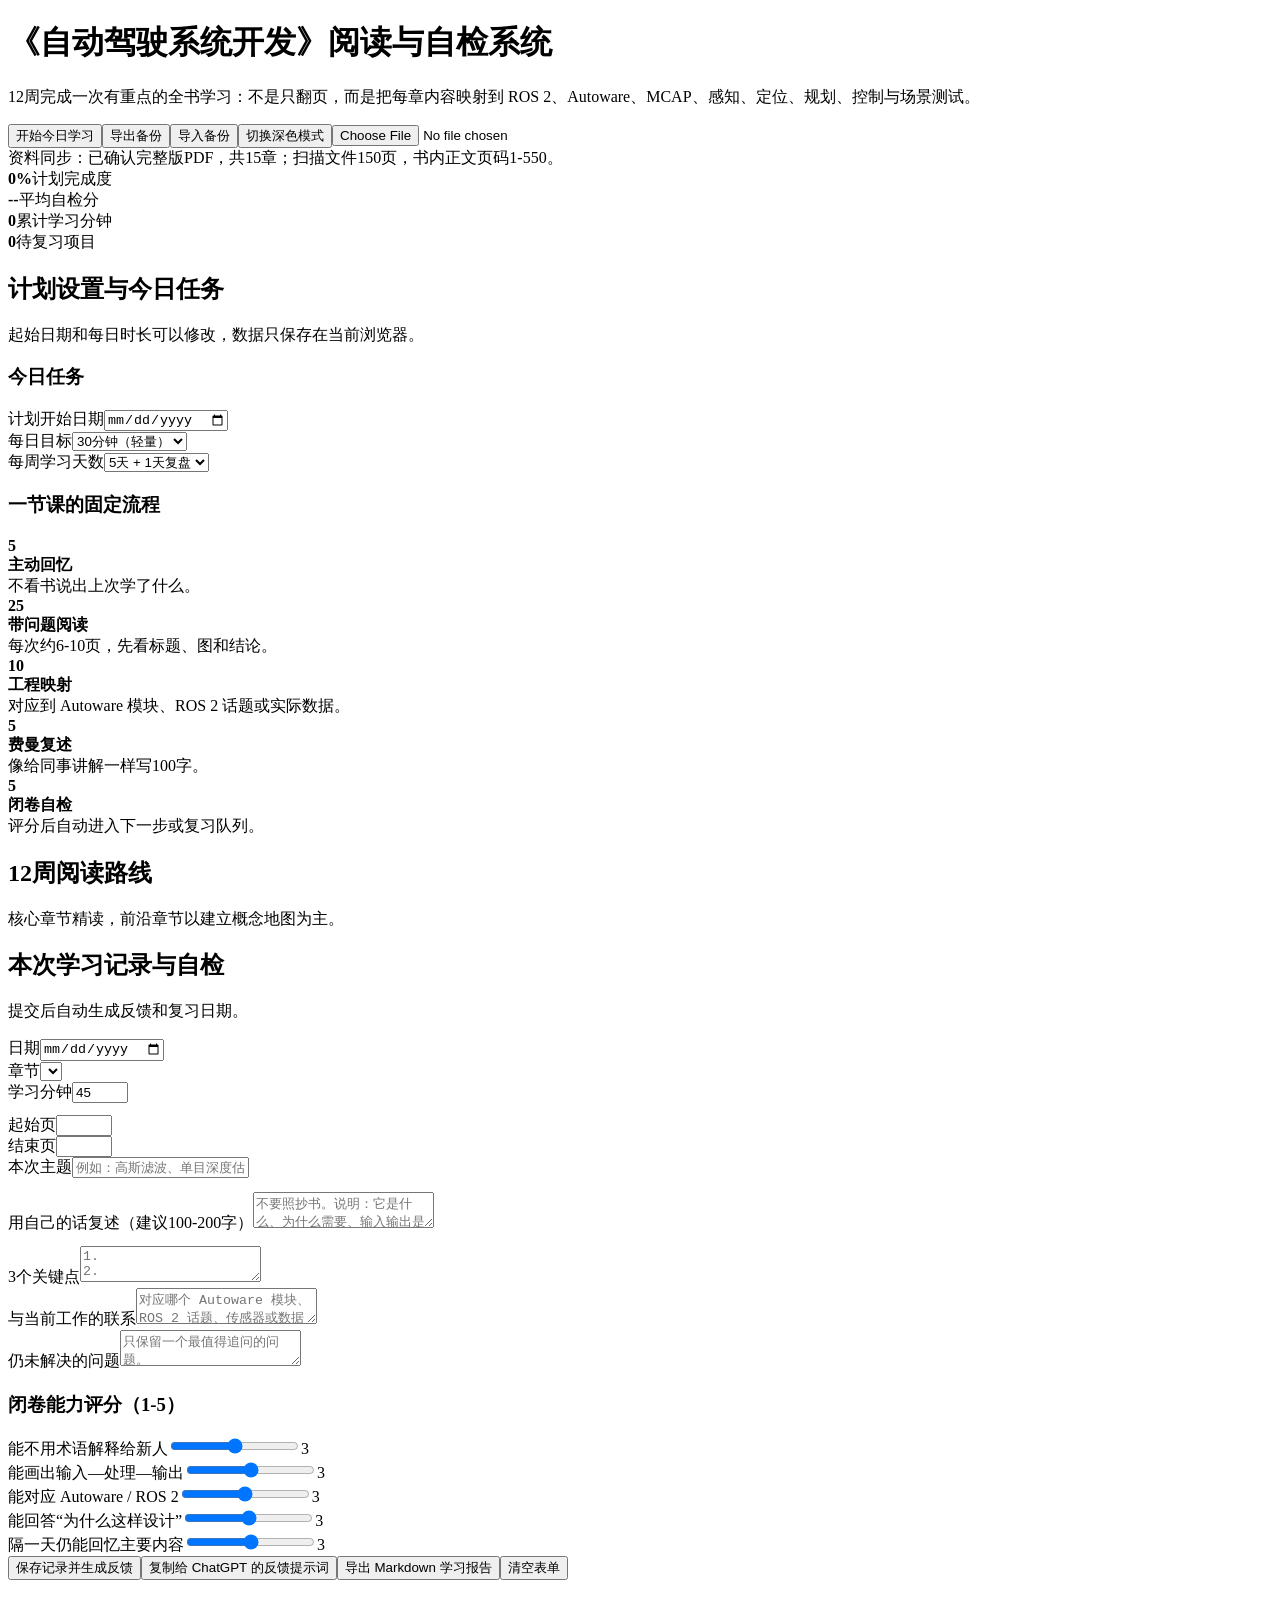
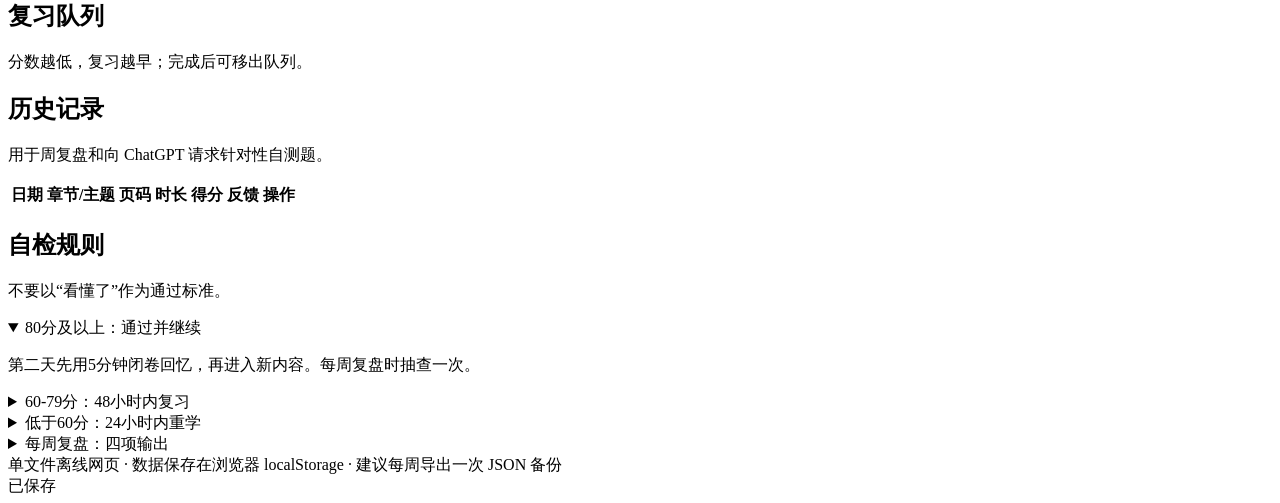
==== reading/index.html @ dcfb13f3 "Add autonomous driving reading and self-check page" ====
<!DOCTYPE html><html lang="zh-CN"><head><meta charset="UTF-8" /><meta name="viewport" content="width=device-width, initial-scale=1, viewport-fit=cover" /><meta name="theme-color" content="#17324d" /><title>《自动驾驶系统开发》阅读与自检系统</title><link rel="stylesheet" href="style.css"></head><body><div class="app"><header class="hero"><h1>《自动驾驶系统开发》阅读与自检系统</h1><p>12周完成一次有重点的全书学习：不是只翻页，而是把每章内容映射到 ROS 2、Autoware、MCAP、感知、定位、规划、控制与场景测试。</p><div class="hero-actions"><button onclick="document.getElementById('checkin').scrollIntoView()">开始今日学习</button><button onclick="exportData()">导出备份</button><button onclick="document.getElementById('importInput').click()">导入备份</button><button id="themeBtn" onclick="toggleTheme()">切换深色模式</button><input id="importInput" class="hidden" type="file" accept=".json" onchange="importData(event)" /></div><div class="status-note">资料同步：已确认完整版PDF，共15章；扫描文件150页，书内正文页码1-550。</div></header><section class="grid stats"><div class="card stat"><strong id="overallProgress">0%</strong><span>计划完成度</span></div><div class="card stat"><strong id="avgScore">--</strong><span>平均自检分</span></div><div class="card stat"><strong id="studyMinutes">0</strong><span>累计学习分钟</span></div><div class="card stat"><strong id="reviewCount">0</strong><span>待复习项目</span></div></section><div class="section-title"><div><h2>计划设置与今日任务</h2><p>起始日期和每日时长可以修改，数据只保存在当前浏览器。</p></div></div><section class="grid two-col"><div class="card today"><h3>今日任务</h3><div id="todayTask" class="today-task"></div><div class="form-row" style="margin-top:14px"><div><label for="startDate">计划开始日期</label><input id="startDate" type="date" /></div><div><label for="dailyMinutes">每日目标</label><select id="dailyMinutes"><option value="30">30分钟（轻量）</option><option value="45">45分钟（推荐）</option><option value="60">60分钟（深入）</option></select></div><div><label for="studyDays">每周学习天数</label><select id="studyDays"><option value="5">5天 + 1天复盘</option><option value="6">6天 + 1天复盘</option></select></div></div></div><div class="card"><h3>一节课的固定流程</h3><div class="method-list"><div class="method-item"><b>5</b><div><strong>主动回忆</strong><br><span class="muted small">不看书说出上次学了什么。</span></div></div><div class="method-item"><b>25</b><div><strong>带问题阅读</strong><br><span class="muted small">每次约6-10页，先看标题、图和结论。</span></div></div><div class="method-item"><b>10</b><div><strong>工程映射</strong><br><span class="muted small">对应到 Autoware 模块、ROS 2 话题或实际数据。</span></div></div><div class="method-item"><b>5</b><div><strong>费曼复述</strong><br><span class="muted small">像给同事讲解一样写100字。</span></div></div><div class="method-item"><b>5</b><div><strong>闭卷自检</strong><br><span class="muted small">评分后自动进入下一步或复习队列。</span></div></div></div></div></section><div class="section-title"><div><h2>12周阅读路线</h2><p>核心章节精读，前沿章节以建立概念地图为主。</p></div></div><section id="weeks" class="grid weeks"></section><div id="checkin" class="section-title"><div><h2>本次学习记录与自检</h2><p>提交后自动生成反馈和复习日期。</p></div></div><section class="card"><div class="form-row"><div><label for="logDate">日期</label><input id="logDate" type="date" /></div><div><label for="chapter">章节</label><select id="chapter"></select></div><div><label for="minutes">学习分钟</label><input id="minutes" type="number" min="5" max="300" step="5" value="45" /></div></div><div class="form-row" style="margin-top:12px"><div><label for="pageFrom">起始页</label><input id="pageFrom" type="number" min="1" max="550" /></div><div><label for="pageTo">结束页</label><input id="pageTo" type="number" min="1" max="550" /></div><div><label for="topic">本次主题</label><input id="topic" placeholder="例如：高斯滤波、单目深度估计" /></div></div><div style="margin-top:14px"><label for="summary">用自己的话复述（建议100-200字）</label><textarea id="summary" placeholder="不要照抄书。说明：它是什么、为什么需要、输入输出是什么。"></textarea></div><div class="form-row" style="margin-top:12px"><div><label for="keypoints">3个关键点</label><textarea id="keypoints" placeholder="1.&#10;2.&#10;3."></textarea></div><div><label for="mapping">与当前工作的联系</label><textarea id="mapping" placeholder="对应哪个 Autoware 模块、ROS 2 话题、传感器或数据处理步骤？"></textarea></div><div><label for="question">仍未解决的问题</label><textarea id="question" placeholder="只保留一个最值得追问的问题。"></textarea></div></div><h3 style="margin-top:20px">闭卷能力评分（1-5）</h3><div class="check-grid"><div class="rating"><label>能不用术语解释给新人</label><input class="score-input" id="s1" type="range" min="1" max="5" value="3" oninput="updateOutputs()" /><output for="s1">3</output></div><div class="rating"><label>能画出输入—处理—输出</label><input class="score-input" id="s2" type="range" min="1" max="5" value="3" oninput="updateOutputs()" /><output for="s2">3</output></div><div class="rating"><label>能对应 Autoware / ROS 2</label><input class="score-input" id="s3" type="range" min="1" max="5" value="3" oninput="updateOutputs()" /><output for="s3">3</output></div><div class="rating"><label>能回答“为什么这样设计”</label><input class="score-input" id="s4" type="range" min="1" max="5" value="3" oninput="updateOutputs()" /><output for="s4">3</output></div><div class="rating"><label>隔一天仍能回忆主要内容</label><input class="score-input" id="s5" type="range" min="1" max="5" value="3" oninput="updateOutputs()" /><output for="s5">3</output></div></div><div id="liveFeedback" class="feedback warn"></div><div class="actions"><button class="primary" onclick="saveLog()">保存记录并生成反馈</button><button class="secondary" onclick="copyAIPrompt()">复制给 ChatGPT 的反馈提示词</button><button class="secondary" onclick="exportMarkdown()">导出 Markdown 学习报告</button><button class="danger" onclick="clearForm()">清空表单</button></div></section><div class="section-title"><div><h2>复习队列</h2><p>分数越低，复习越早；完成后可移出队列。</p></div></div><section class="card" id="reviewQueue"></section><div class="section-title"><div><h2>历史记录</h2><p>用于周复盘和向 ChatGPT 请求针对性自测题。</p></div></div><section class="card table-wrap"><table><thead><tr><th>日期</th><th>章节/主题</th><th>页码</th><th>时长</th><th>得分</th><th>反馈</th><th>操作</th></tr></thead><tbody id="historyBody"></tbody></table></section><div class="section-title"><div><h2>自检规则</h2><p>不要以“看懂了”作为通过标准。</p></div></div><section class="card"><details open><summary>80分及以上：通过并继续</summary><p>第二天先用5分钟闭卷回忆，再进入新内容。每周复盘时抽查一次。</p></details><details><summary>60-79分：48小时内复习</summary><p>只回看标题、图表和自己卡住的部分，然后重新画一次数据流或模块关系。</p></details><details><summary>低于60分：24小时内重学</summary><p>缩小范围到一个概念，补齐前置知识，并要求自己举出一个自动驾驶工程实例。</p></details><details><summary>每周复盘：四项输出</summary><p>一张系统关系图、五个闭卷问题、一个实操对应、一个下周重点。连续两周平均低于70分时，将阅读量下调20%。</p></details></section><footer class="footer">单文件离线网页 · 数据保存在浏览器 localStorage · 建议每周导出一次 JSON 备份</footer></div><div id="toast" class="toast">已保存</div><script src="app.js"></script></body></html>
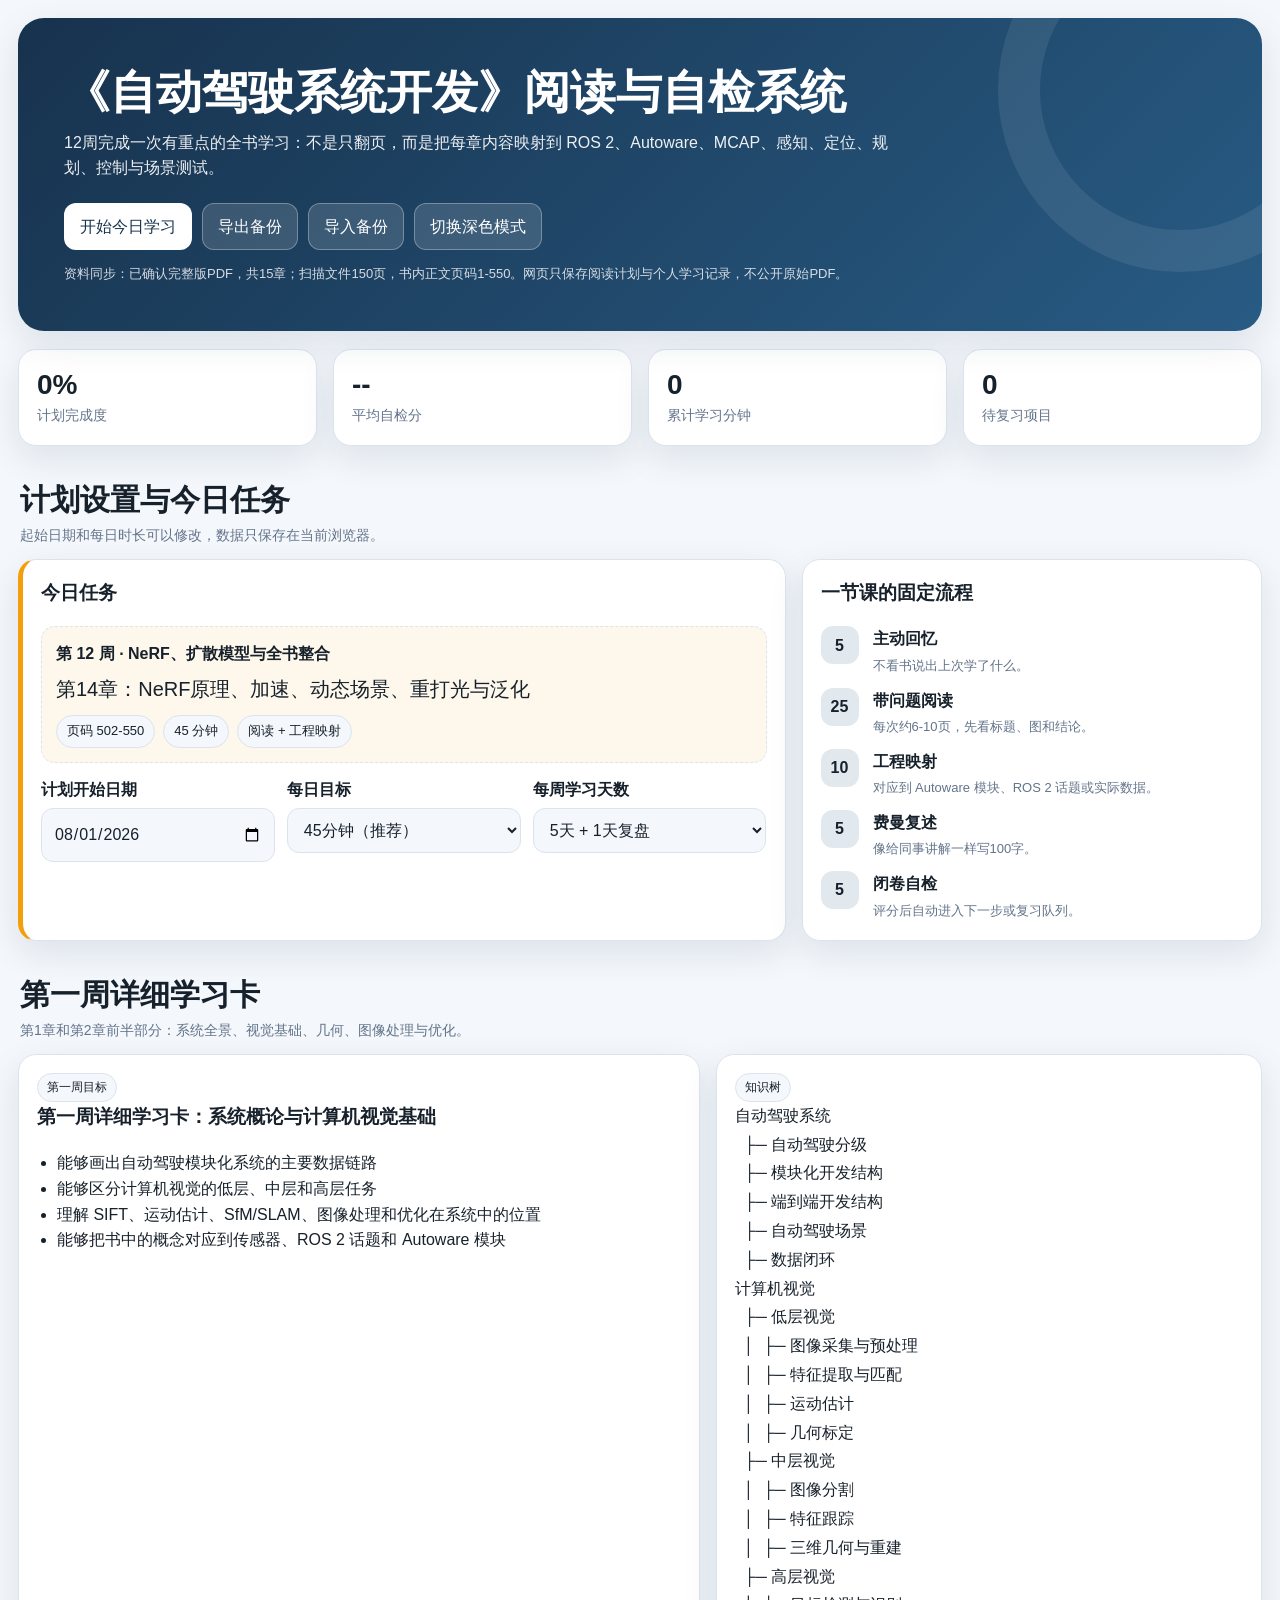
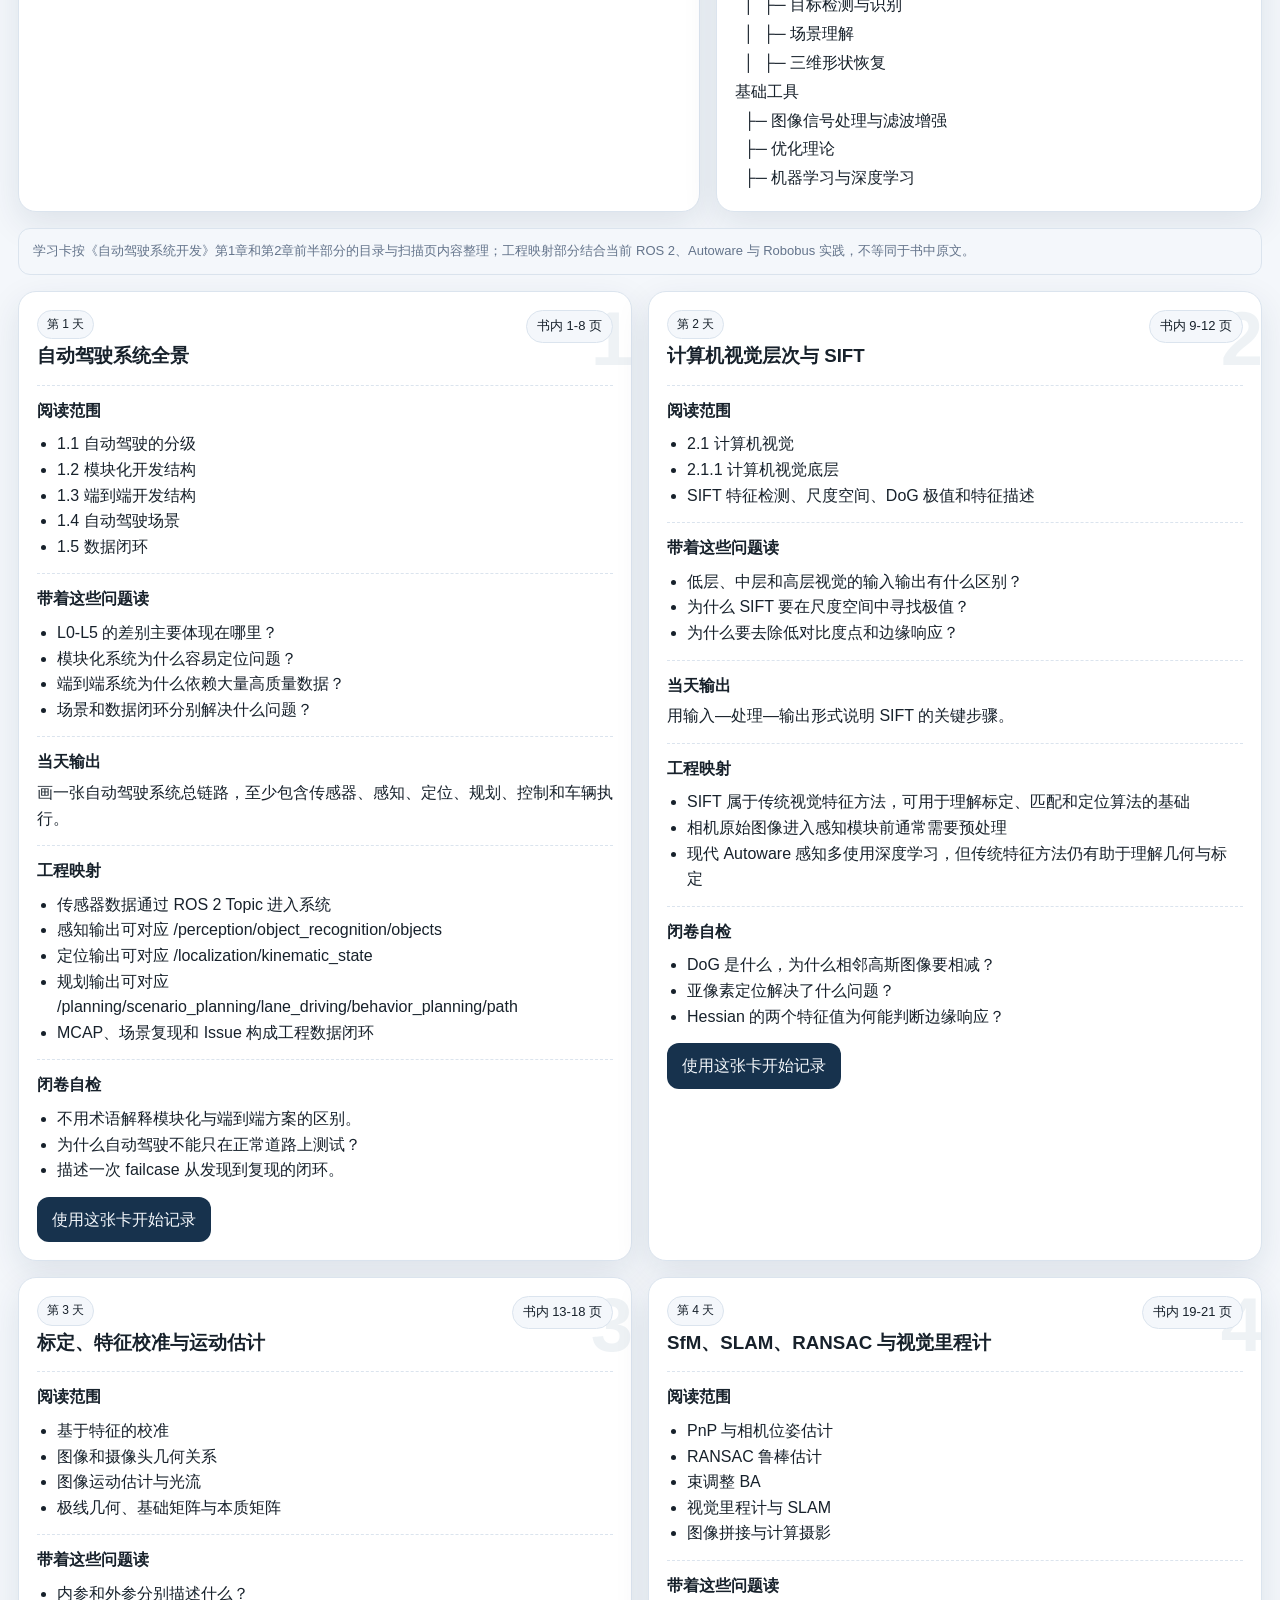
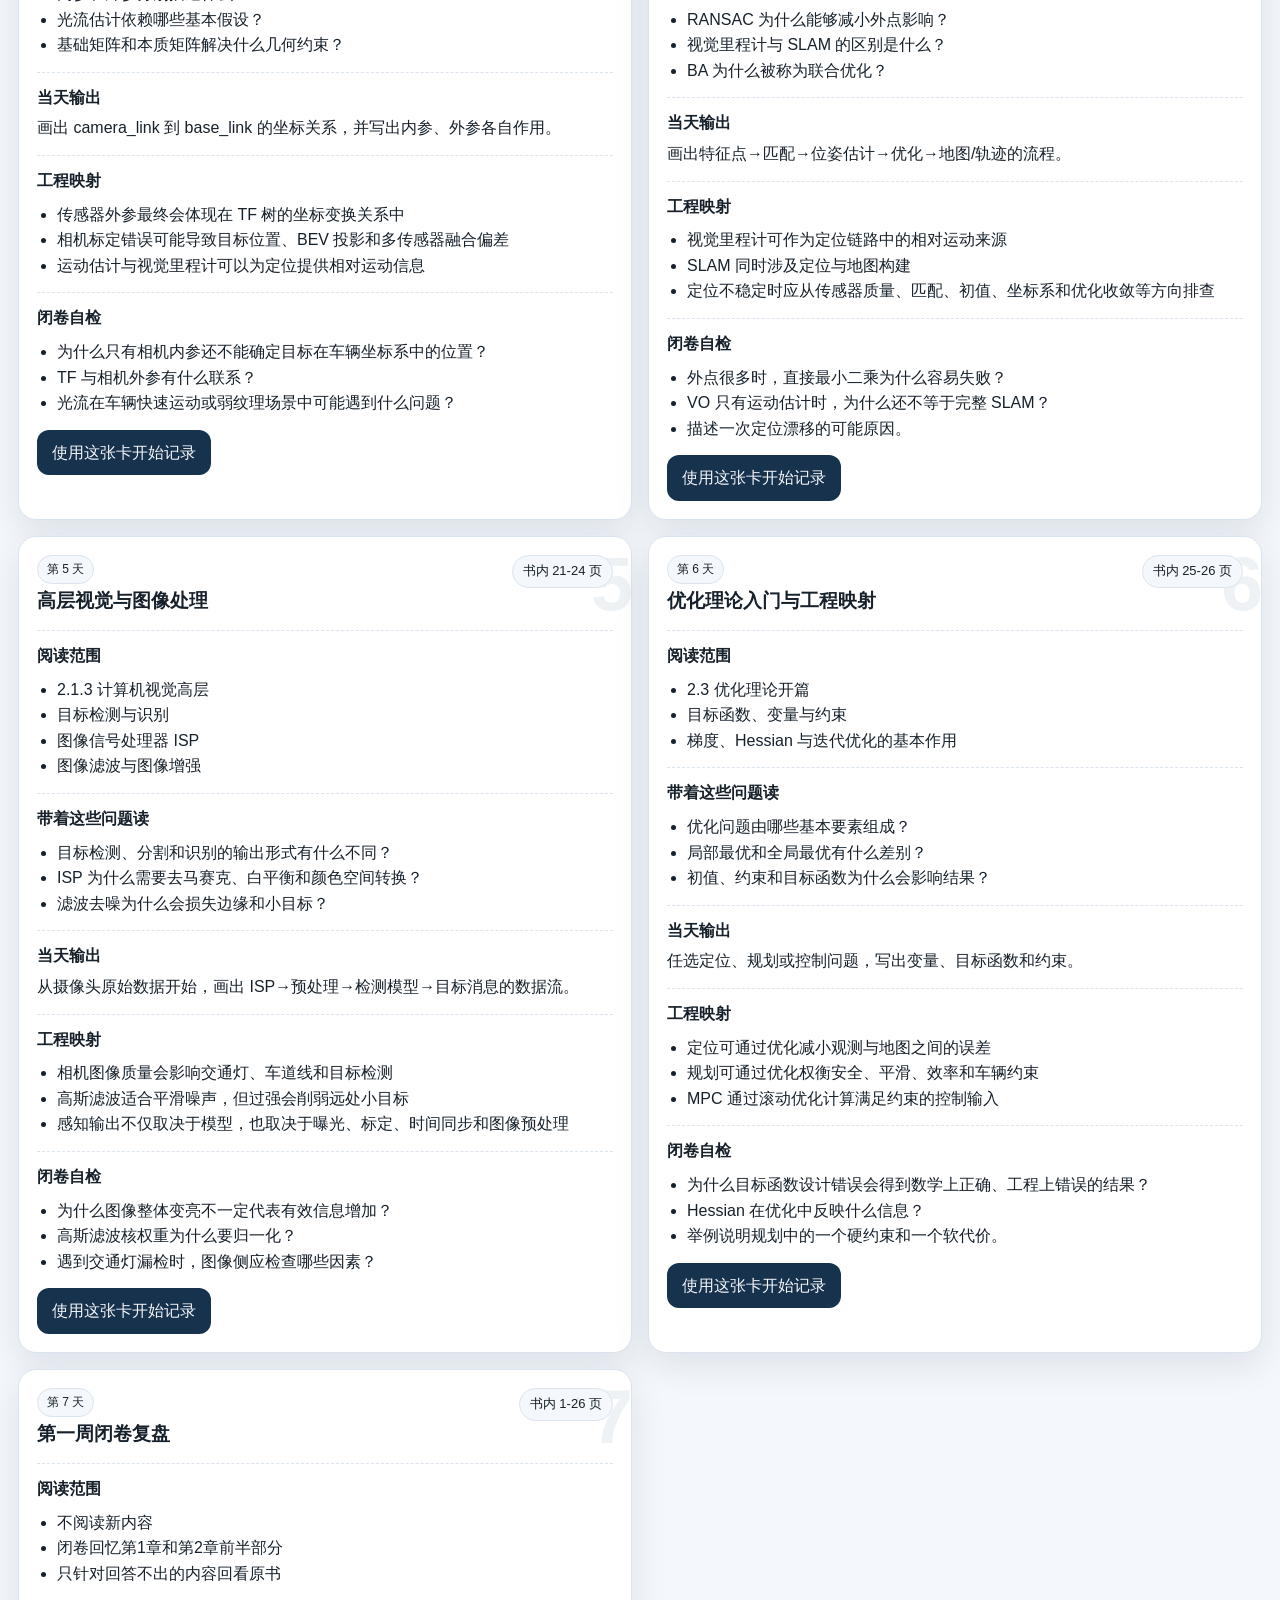
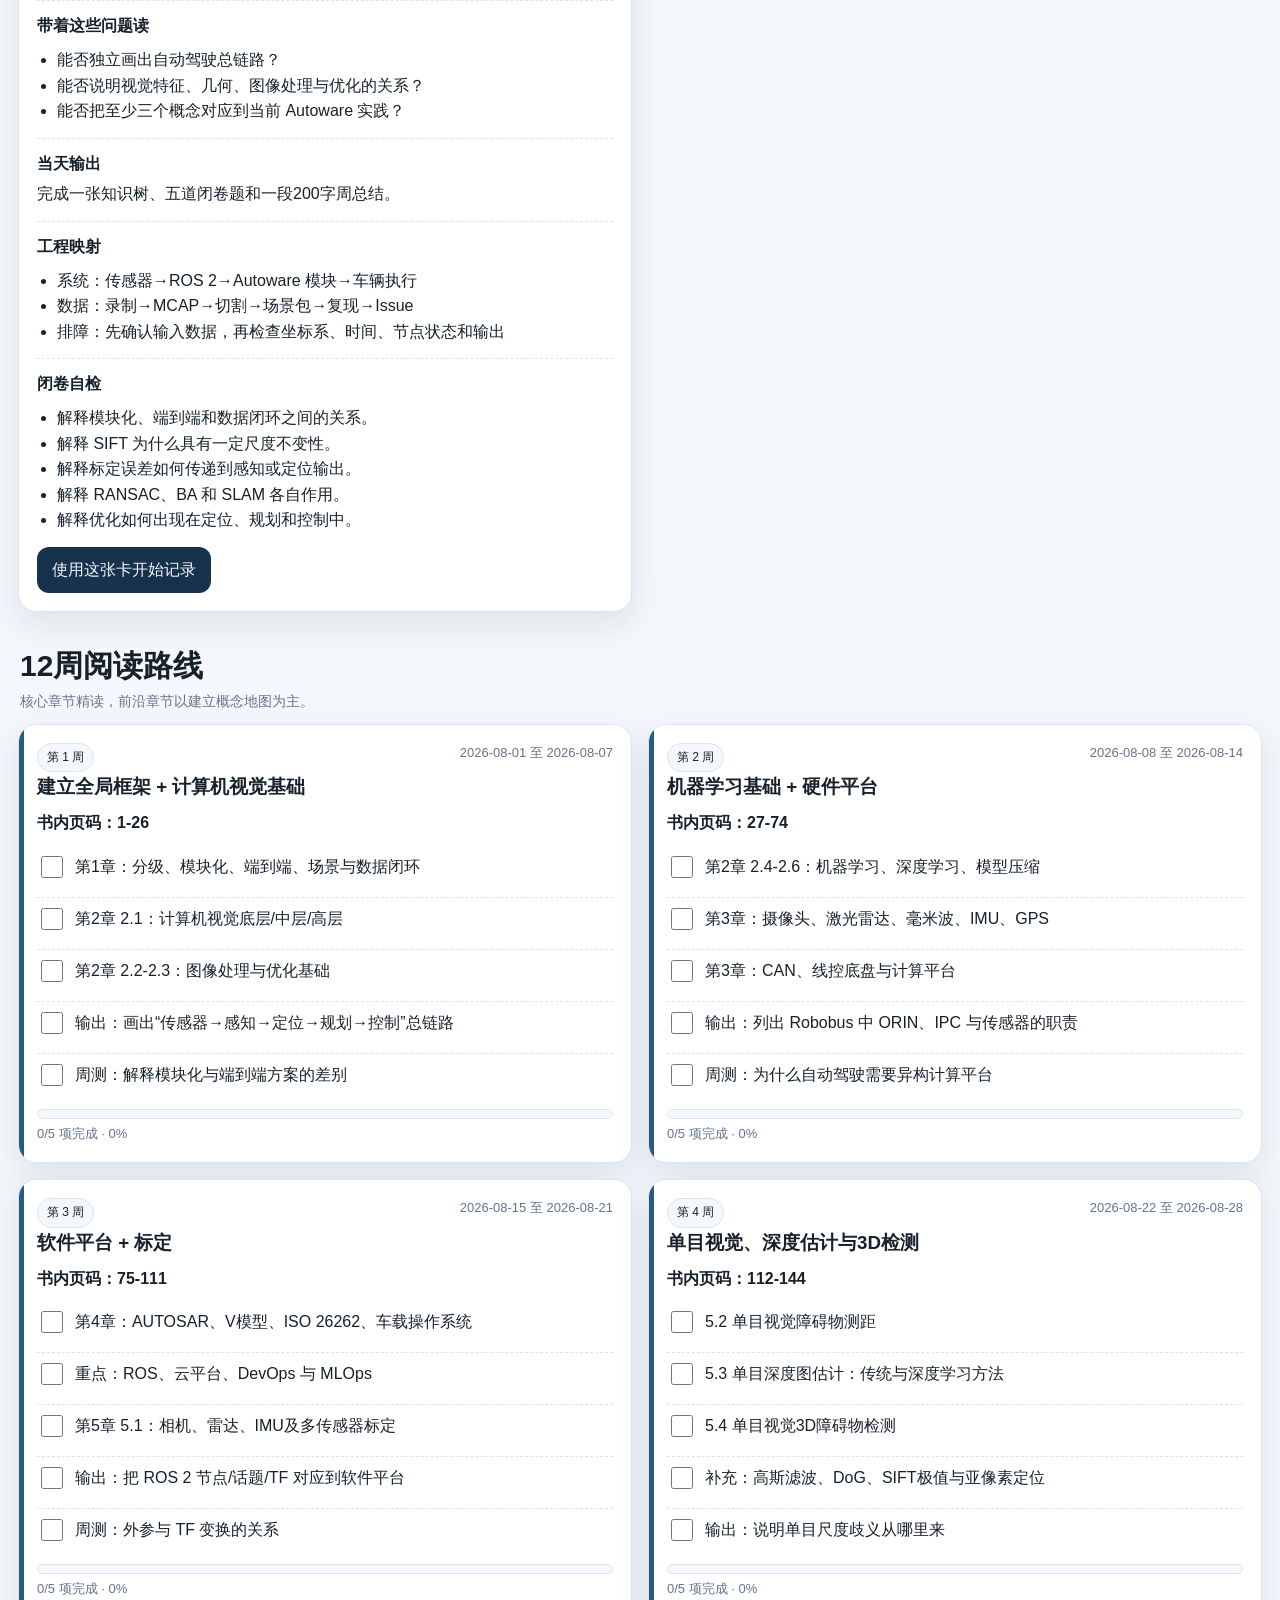
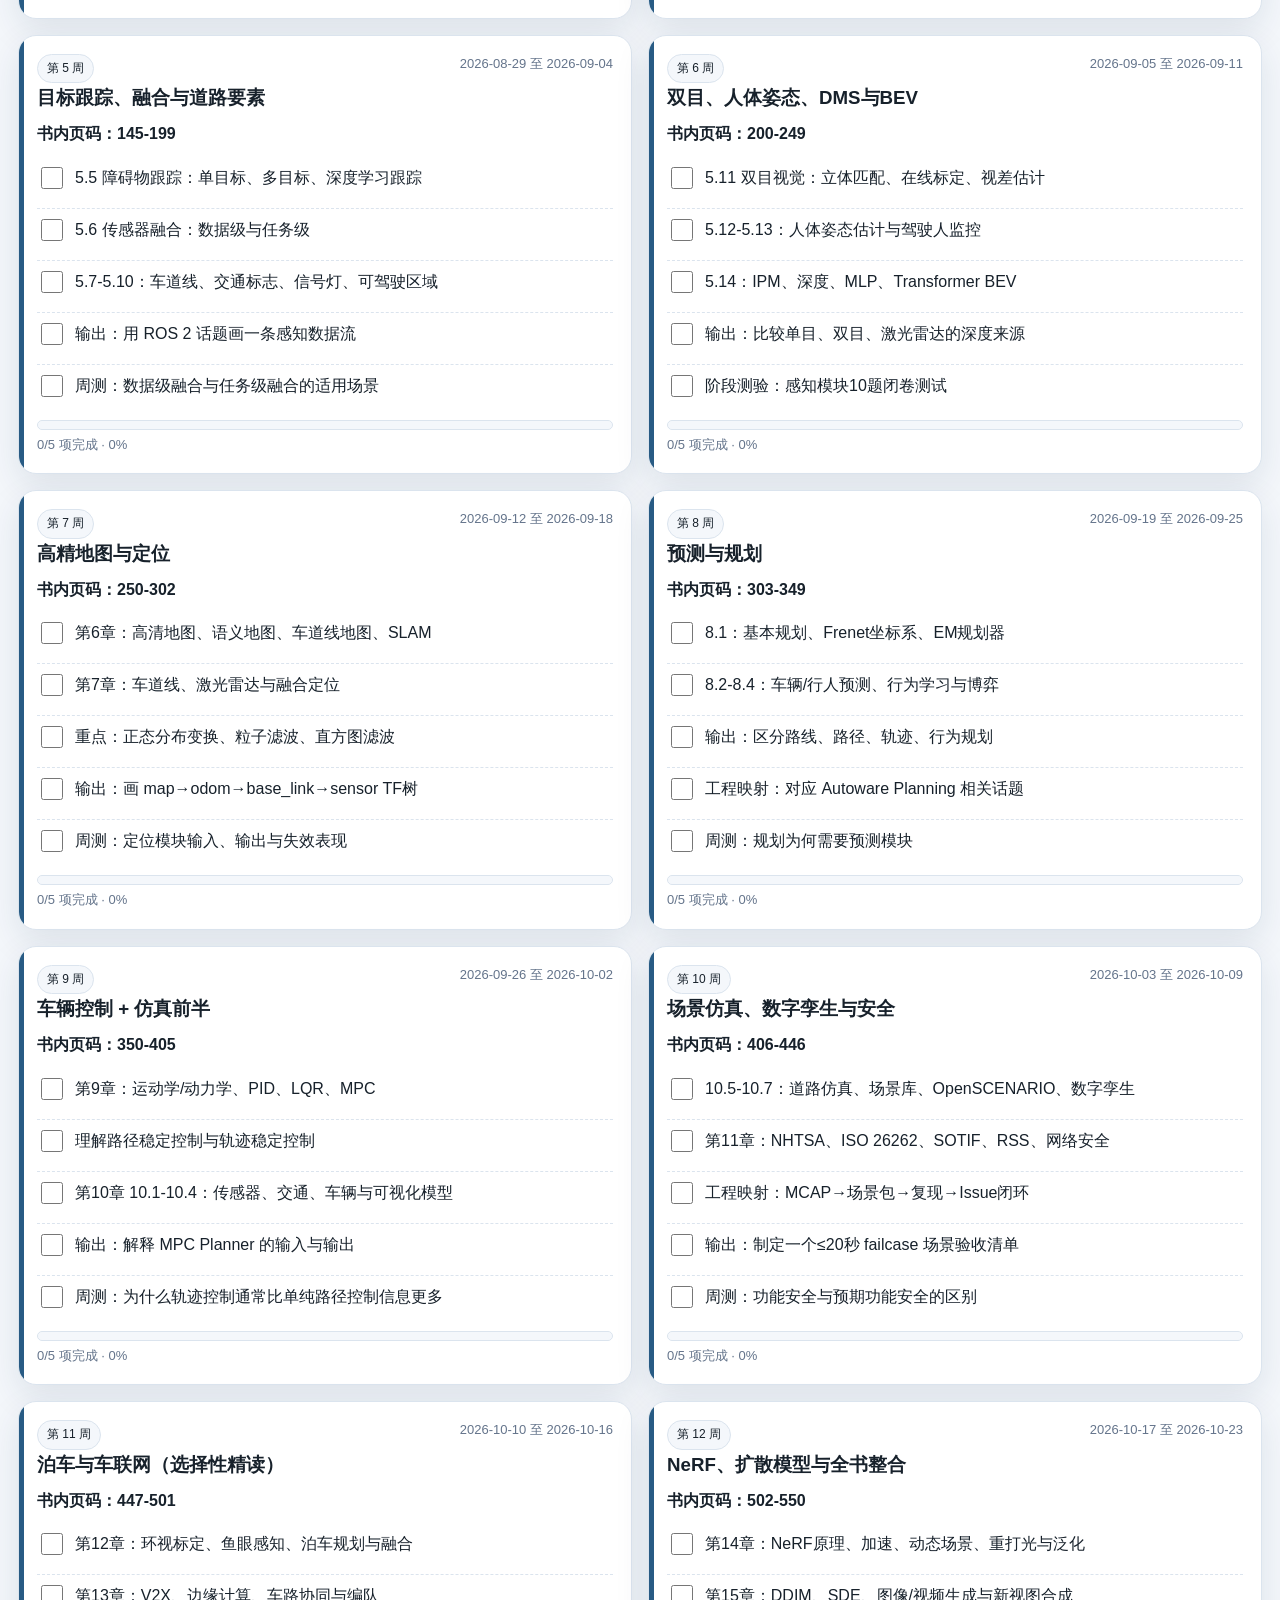
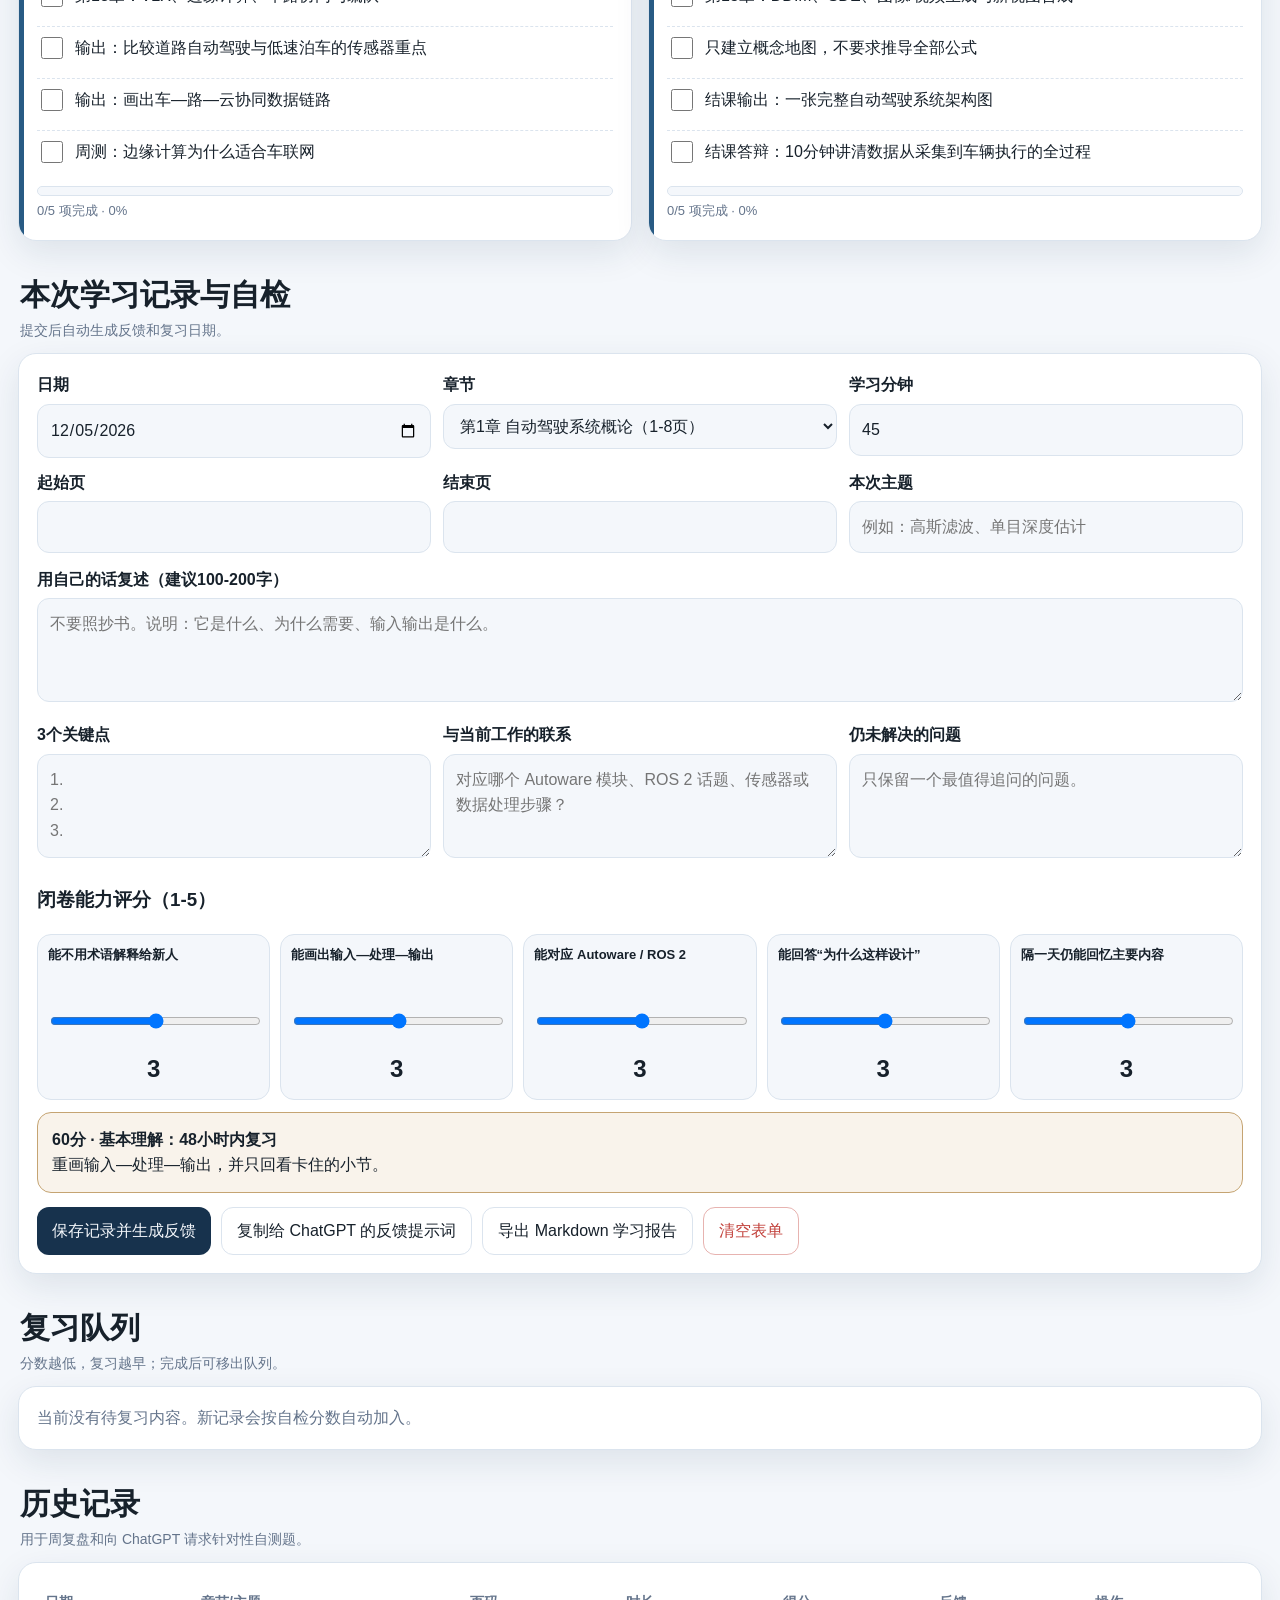
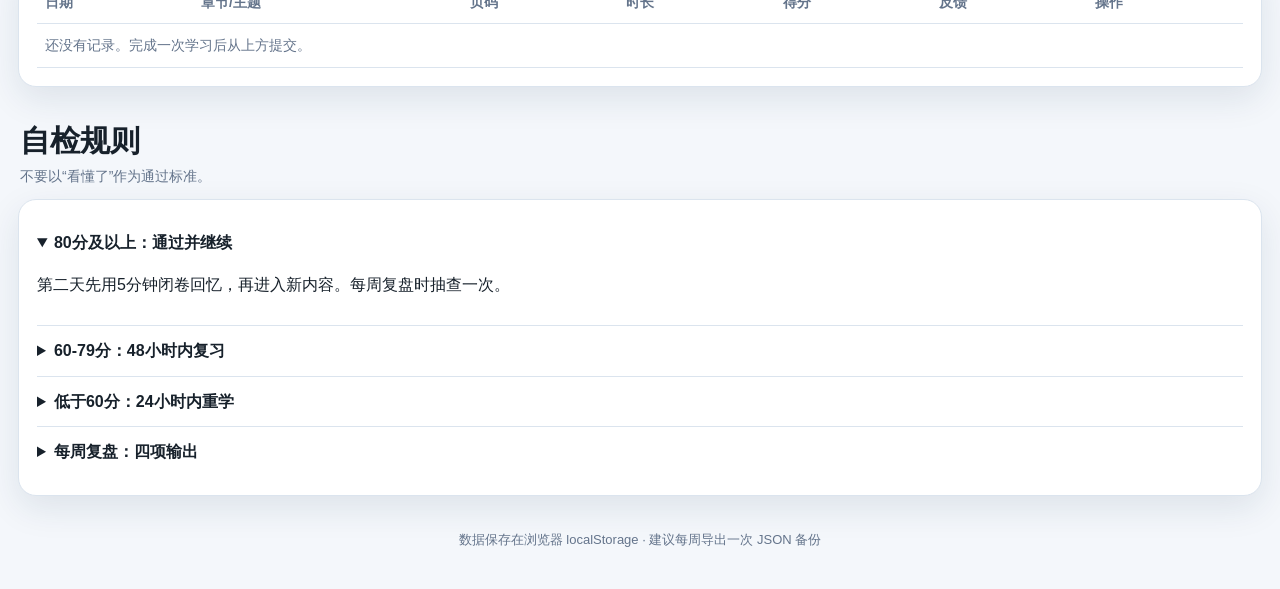
==== commit b3762c47: "Integrate detailed week one cards into reading page" ====
--- a/reading/index.html
+++ b/reading/index.html
@@ -1 +1,194 @@
-<!DOCTYPE html><html lang="zh-CN"><head><meta charset="UTF-8" /><meta name="viewport" content="width=device-width, initial-scale=1, viewport-fit=cover" /><meta name="theme-color" content="#17324d" /><title>《自动驾驶系统开发》阅读与自检系统</title><link rel="stylesheet" href="style.css"></head><body><div class="app"><header class="hero"><h1>《自动驾驶系统开发》阅读与自检系统</h1><p>12周完成一次有重点的全书学习：不是只翻页，而是把每章内容映射到 ROS 2、Autoware、MCAP、感知、定位、规划、控制与场景测试。</p><div class="hero-actions"><button onclick="document.getElementById('checkin').scrollIntoView()">开始今日学习</button><button onclick="exportData()">导出备份</button><button onclick="document.getElementById('importInput').click()">导入备份</button><button id="themeBtn" onclick="toggleTheme()">切换深色模式</button><input id="importInput" class="hidden" type="file" accept=".json" onchange="importData(event)" /></div><div class="status-note">资料同步：已确认完整版PDF，共15章；扫描文件150页，书内正文页码1-550。</div></header><section class="grid stats"><div class="card stat"><strong id="overallProgress">0%</strong><span>计划完成度</span></div><div class="card stat"><strong id="avgScore">--</strong><span>平均自检分</span></div><div class="card stat"><strong id="studyMinutes">0</strong><span>累计学习分钟</span></div><div class="card stat"><strong id="reviewCount">0</strong><span>待复习项目</span></div></section><div class="section-title"><div><h2>计划设置与今日任务</h2><p>起始日期和每日时长可以修改，数据只保存在当前浏览器。</p></div></div><section class="grid two-col"><div class="card today"><h3>今日任务</h3><div id="todayTask" class="today-task"></div><div class="form-row" style="margin-top:14px"><div><label for="startDate">计划开始日期</label><input id="startDate" type="date" /></div><div><label for="dailyMinutes">每日目标</label><select id="dailyMinutes"><option value="30">30分钟（轻量）</option><option value="45">45分钟（推荐）</option><option value="60">60分钟（深入）</option></select></div><div><label for="studyDays">每周学习天数</label><select id="studyDays"><option value="5">5天 + 1天复盘</option><option value="6">6天 + 1天复盘</option></select></div></div></div><div class="card"><h3>一节课的固定流程</h3><div class="method-list"><div class="method-item"><b>5</b><div><strong>主动回忆</strong><br><span class="muted small">不看书说出上次学了什么。</span></div></div><div class="method-item"><b>25</b><div><strong>带问题阅读</strong><br><span class="muted small">每次约6-10页，先看标题、图和结论。</span></div></div><div class="method-item"><b>10</b><div><strong>工程映射</strong><br><span class="muted small">对应到 Autoware 模块、ROS 2 话题或实际数据。</span></div></div><div class="method-item"><b>5</b><div><strong>费曼复述</strong><br><span class="muted small">像给同事讲解一样写100字。</span></div></div><div class="method-item"><b>5</b><div><strong>闭卷自检</strong><br><span class="muted small">评分后自动进入下一步或复习队列。</span></div></div></div></div></section><div class="section-title"><div><h2>12周阅读路线</h2><p>核心章节精读，前沿章节以建立概念地图为主。</p></div></div><section id="weeks" class="grid weeks"></section><div id="checkin" class="section-title"><div><h2>本次学习记录与自检</h2><p>提交后自动生成反馈和复习日期。</p></div></div><section class="card"><div class="form-row"><div><label for="logDate">日期</label><input id="logDate" type="date" /></div><div><label for="chapter">章节</label><select id="chapter"></select></div><div><label for="minutes">学习分钟</label><input id="minutes" type="number" min="5" max="300" step="5" value="45" /></div></div><div class="form-row" style="margin-top:12px"><div><label for="pageFrom">起始页</label><input id="pageFrom" type="number" min="1" max="550" /></div><div><label for="pageTo">结束页</label><input id="pageTo" type="number" min="1" max="550" /></div><div><label for="topic">本次主题</label><input id="topic" placeholder="例如：高斯滤波、单目深度估计" /></div></div><div style="margin-top:14px"><label for="summary">用自己的话复述（建议100-200字）</label><textarea id="summary" placeholder="不要照抄书。说明：它是什么、为什么需要、输入输出是什么。"></textarea></div><div class="form-row" style="margin-top:12px"><div><label for="keypoints">3个关键点</label><textarea id="keypoints" placeholder="1.&#10;2.&#10;3."></textarea></div><div><label for="mapping">与当前工作的联系</label><textarea id="mapping" placeholder="对应哪个 Autoware 模块、ROS 2 话题、传感器或数据处理步骤？"></textarea></div><div><label for="question">仍未解决的问题</label><textarea id="question" placeholder="只保留一个最值得追问的问题。"></textarea></div></div><h3 style="margin-top:20px">闭卷能力评分（1-5）</h3><div class="check-grid"><div class="rating"><label>能不用术语解释给新人</label><input class="score-input" id="s1" type="range" min="1" max="5" value="3" oninput="updateOutputs()" /><output for="s1">3</output></div><div class="rating"><label>能画出输入—处理—输出</label><input class="score-input" id="s2" type="range" min="1" max="5" value="3" oninput="updateOutputs()" /><output for="s2">3</output></div><div class="rating"><label>能对应 Autoware / ROS 2</label><input class="score-input" id="s3" type="range" min="1" max="5" value="3" oninput="updateOutputs()" /><output for="s3">3</output></div><div class="rating"><label>能回答“为什么这样设计”</label><input class="score-input" id="s4" type="range" min="1" max="5" value="3" oninput="updateOutputs()" /><output for="s4">3</output></div><div class="rating"><label>隔一天仍能回忆主要内容</label><input class="score-input" id="s5" type="range" min="1" max="5" value="3" oninput="updateOutputs()" /><output for="s5">3</output></div></div><div id="liveFeedback" class="feedback warn"></div><div class="actions"><button class="primary" onclick="saveLog()">保存记录并生成反馈</button><button class="secondary" onclick="copyAIPrompt()">复制给 ChatGPT 的反馈提示词</button><button class="secondary" onclick="exportMarkdown()">导出 Markdown 学习报告</button><button class="danger" onclick="clearForm()">清空表单</button></div></section><div class="section-title"><div><h2>复习队列</h2><p>分数越低，复习越早；完成后可移出队列。</p></div></div><section class="card" id="reviewQueue"></section><div class="section-title"><div><h2>历史记录</h2><p>用于周复盘和向 ChatGPT 请求针对性自测题。</p></div></div><section class="card table-wrap"><table><thead><tr><th>日期</th><th>章节/主题</th><th>页码</th><th>时长</th><th>得分</th><th>反馈</th><th>操作</th></tr></thead><tbody id="historyBody"></tbody></table></section><div class="section-title"><div><h2>自检规则</h2><p>不要以“看懂了”作为通过标准。</p></div></div><section class="card"><details open><summary>80分及以上：通过并继续</summary><p>第二天先用5分钟闭卷回忆，再进入新内容。每周复盘时抽查一次。</p></details><details><summary>60-79分：48小时内复习</summary><p>只回看标题、图表和自己卡住的部分，然后重新画一次数据流或模块关系。</p></details><details><summary>低于60分：24小时内重学</summary><p>缩小范围到一个概念，补齐前置知识，并要求自己举出一个自动驾驶工程实例。</p></details><details><summary>每周复盘：四项输出</summary><p>一张系统关系图、五个闭卷问题、一个实操对应、一个下周重点。连续两周平均低于70分时，将阅读量下调20%。</p></details></section><footer class="footer">单文件离线网页 · 数据保存在浏览器 localStorage · 建议每周导出一次 JSON 备份</footer></div><div id="toast" class="toast">已保存</div><script src="app.js"></script></body></html>+<!DOCTYPE html>
+<html lang="zh-CN">
+<head>
+  <meta charset="UTF-8" />
+  <meta name="viewport" content="width=device-width, initial-scale=1, viewport-fit=cover" />
+  <meta name="theme-color" content="#17324d" />
+  <title>《自动驾驶系统开发》阅读与自检系统</title>
+  <link rel="stylesheet" href="style.css" />
+  <link rel="stylesheet" href="week1.css" />
+</head>
+<body>
+<div class="app">
+  <header class="hero">
+    <h1>《自动驾驶系统开发》阅读与自检系统</h1>
+    <p>12周完成一次有重点的全书学习：不是只翻页，而是把每章内容映射到 ROS 2、Autoware、MCAP、感知、定位、规划、控制与场景测试。</p>
+    <div class="hero-actions">
+      <button onclick="document.getElementById('checkin').scrollIntoView()">开始今日学习</button>
+      <button onclick="exportData()">导出备份</button>
+      <button onclick="document.getElementById('importInput').click()">导入备份</button>
+      <button id="themeBtn" onclick="toggleTheme()">切换深色模式</button>
+      <input id="importInput" class="hidden" type="file" accept=".json" onchange="importData(event)" />
+    </div>
+    <div class="status-note">资料同步：已确认完整版PDF，共15章；扫描文件150页，书内正文页码1-550。网页只保存阅读计划与个人学习记录，不公开原始PDF。</div>
+  </header>
+
+  <section class="grid stats">
+    <div class="card stat"><strong id="overallProgress">0%</strong><span>计划完成度</span></div>
+    <div class="card stat"><strong id="avgScore">--</strong><span>平均自检分</span></div>
+    <div class="card stat"><strong id="studyMinutes">0</strong><span>累计学习分钟</span></div>
+    <div class="card stat"><strong id="reviewCount">0</strong><span>待复习项目</span></div>
+  </section>
+
+  <div class="section-title">
+    <div><h2>计划设置与今日任务</h2><p>起始日期和每日时长可以修改，数据只保存在当前浏览器。</p></div>
+  </div>
+
+  <section class="grid two-col">
+    <div class="card today">
+      <h3>今日任务</h3>
+      <div id="todayTask" class="today-task"></div>
+      <div class="form-row" style="margin-top:14px">
+        <div>
+          <label for="startDate">计划开始日期</label>
+          <input id="startDate" type="date" />
+        </div>
+        <div>
+          <label for="dailyMinutes">每日目标</label>
+          <select id="dailyMinutes">
+            <option value="30">30分钟（轻量）</option>
+            <option value="45">45分钟（推荐）</option>
+            <option value="60">60分钟（深入）</option>
+          </select>
+        </div>
+        <div>
+          <label for="studyDays">每周学习天数</label>
+          <select id="studyDays">
+            <option value="5">5天 + 1天复盘</option>
+            <option value="6">6天 + 1天复盘</option>
+          </select>
+        </div>
+      </div>
+    </div>
+
+    <div class="card">
+      <h3>一节课的固定流程</h3>
+      <div class="method-list">
+        <div class="method-item"><b>5</b><div><strong>主动回忆</strong><br><span class="muted small">不看书说出上次学了什么。</span></div></div>
+        <div class="method-item"><b>25</b><div><strong>带问题阅读</strong><br><span class="muted small">每次约6-10页，先看标题、图和结论。</span></div></div>
+        <div class="method-item"><b>10</b><div><strong>工程映射</strong><br><span class="muted small">对应到 Autoware 模块、ROS 2 话题或实际数据。</span></div></div>
+        <div class="method-item"><b>5</b><div><strong>费曼复述</strong><br><span class="muted small">像给同事讲解一样写100字。</span></div></div>
+        <div class="method-item"><b>5</b><div><strong>闭卷自检</strong><br><span class="muted small">评分后自动进入下一步或复习队列。</span></div></div>
+      </div>
+    </div>
+  </section>
+
+  <div class="section-title">
+    <div><h2>第一周详细学习卡</h2><p>第1章和第2章前半部分：系统全景、视觉基础、几何、图像处理与优化。</p></div>
+  </div>
+  <section id="week1Cards">
+    <div class="card muted">正在加载第一周学习卡……</div>
+  </section>
+
+  <div class="section-title">
+    <div><h2>12周阅读路线</h2><p>核心章节精读，前沿章节以建立概念地图为主。</p></div>
+  </div>
+  <section id="weeks" class="grid weeks"></section>
+
+  <div id="checkin" class="section-title">
+    <div><h2>本次学习记录与自检</h2><p>提交后自动生成反馈和复习日期。</p></div>
+  </div>
+
+  <section class="card">
+    <div class="form-row">
+      <div>
+        <label for="logDate">日期</label>
+        <input id="logDate" type="date" />
+      </div>
+      <div>
+        <label for="chapter">章节</label>
+        <select id="chapter"></select>
+      </div>
+      <div>
+        <label for="minutes">学习分钟</label>
+        <input id="minutes" type="number" min="5" max="300" step="5" value="45" />
+      </div>
+    </div>
+
+    <div class="form-row" style="margin-top:12px">
+      <div>
+        <label for="pageFrom">起始页</label>
+        <input id="pageFrom" type="number" min="1" max="550" />
+      </div>
+      <div>
+        <label for="pageTo">结束页</label>
+        <input id="pageTo" type="number" min="1" max="550" />
+      </div>
+      <div>
+        <label for="topic">本次主题</label>
+        <input id="topic" placeholder="例如：高斯滤波、单目深度估计" />
+      </div>
+    </div>
+
+    <div style="margin-top:14px">
+      <label for="summary">用自己的话复述（建议100-200字）</label>
+      <textarea id="summary" placeholder="不要照抄书。说明：它是什么、为什么需要、输入输出是什么。"></textarea>
+    </div>
+
+    <div class="form-row" style="margin-top:12px">
+      <div>
+        <label for="keypoints">3个关键点</label>
+        <textarea id="keypoints" placeholder="1.&#10;2.&#10;3."></textarea>
+      </div>
+      <div>
+        <label for="mapping">与当前工作的联系</label>
+        <textarea id="mapping" placeholder="对应哪个 Autoware 模块、ROS 2 话题、传感器或数据处理步骤？"></textarea>
+      </div>
+      <div>
+        <label for="question">仍未解决的问题</label>
+        <textarea id="question" placeholder="只保留一个最值得追问的问题。"></textarea>
+      </div>
+    </div>
+
+    <h3 style="margin-top:20px">闭卷能力评分（1-5）</h3>
+    <div class="check-grid">
+      <div class="rating"><label>能不用术语解释给新人</label><input class="score-input" id="s1" type="range" min="1" max="5" value="3" oninput="updateOutputs()" /><output for="s1">3</output></div>
+      <div class="rating"><label>能画出输入—处理—输出</label><input class="score-input" id="s2" type="range" min="1" max="5" value="3" oninput="updateOutputs()" /><output for="s2">3</output></div>
+      <div class="rating"><label>能对应 Autoware / ROS 2</label><input class="score-input" id="s3" type="range" min="1" max="5" value="3" oninput="updateOutputs()" /><output for="s3">3</output></div>
+      <div class="rating"><label>能回答“为什么这样设计”</label><input class="score-input" id="s4" type="range" min="1" max="5" value="3" oninput="updateOutputs()" /><output for="s4">3</output></div>
+      <div class="rating"><label>隔一天仍能回忆主要内容</label><input class="score-input" id="s5" type="range" min="1" max="5" value="3" oninput="updateOutputs()" /><output for="s5">3</output></div>
+    </div>
+
+    <div id="liveFeedback" class="feedback warn"></div>
+
+    <div class="actions">
+      <button class="primary" onclick="saveLog()">保存记录并生成反馈</button>
+      <button class="secondary" onclick="copyAIPrompt()">复制给 ChatGPT 的反馈提示词</button>
+      <button class="secondary" onclick="exportMarkdown()">导出 Markdown 学习报告</button>
+      <button class="danger" onclick="clearForm()">清空表单</button>
+    </div>
+  </section>
+
+  <div class="section-title">
+    <div><h2>复习队列</h2><p>分数越低，复习越早；完成后可移出队列。</p></div>
+  </div>
+  <section class="card" id="reviewQueue"></section>
+
+  <div class="section-title">
+    <div><h2>历史记录</h2><p>用于周复盘和向 ChatGPT 请求针对性自测题。</p></div>
+  </div>
+  <section class="card table-wrap">
+    <table>
+      <thead><tr><th>日期</th><th>章节/主题</th><th>页码</th><th>时长</th><th>得分</th><th>反馈</th><th>操作</th></tr></thead>
+      <tbody id="historyBody"></tbody>
+    </table>
+  </section>
+
+  <div class="section-title">
+    <div><h2>自检规则</h2><p>不要以“看懂了”作为通过标准。</p></div>
+  </div>
+  <section class="card">
+    <details open><summary>80分及以上：通过并继续</summary><p>第二天先用5分钟闭卷回忆，再进入新内容。每周复盘时抽查一次。</p></details>
+    <details><summary>60-79分：48小时内复习</summary><p>只回看标题、图表和自己卡住的部分，然后重新画一次数据流或模块关系。</p></details>
+    <details><summary>低于60分：24小时内重学</summary><p>缩小范围到一个概念，补齐前置知识，并要求自己举出一个自动驾驶工程实例。</p></details>
+    <details><summary>每周复盘：四项输出</summary><p>一张系统关系图、五个闭卷问题、一个实操对应、一个下周重点。连续两周平均低于70分时，将阅读量下调20%。</p></details>
+  </section>
+
+  <footer class="footer">数据保存在浏览器 localStorage · 建议每周导出一次 JSON 备份</footer>
+</div>
+
+<div id="toast" class="toast">已保存</div>
+<script src="app.js"></script>
+<script src="week1.js"></script>
+</body>
+</html>
--- a/reading/style.css
+++ b/reading/style.css
@@ -0,0 +1,204 @@
+:root {
+  --bg: #f4f7fb;
+  --card: #ffffff;
+  --text: #17212b;
+  --muted: #64748b;
+  --line: #dbe4ee;
+  --primary: #17324d;
+  --primary-2: #285b84;
+  --accent: #f59e0b;
+  --ok: #16845b;
+  --warn: #b7791f;
+  --bad: #c2413b;
+  --shadow: 0 12px 35px rgba(23, 50, 77, .10);
+  --radius: 18px;
+}
+[data-theme="dark"] {
+  --bg: #0f1720;
+  --card: #17212b;
+  --text: #eef4fa;
+  --muted: #a9b8c8;
+  --line: #314152;
+  --primary: #dbeafe;
+  --primary-2: #7db6e8;
+  --accent: #fbbf24;
+  --ok: #5ed0a4;
+  --warn: #f0bd65;
+  --bad: #f28b82;
+  --shadow: 0 12px 35px rgba(0, 0, 0, .24);
+}
+* { box-sizing: border-box; }
+html { scroll-behavior: smooth; }
+body {
+  margin: 0;
+  background: var(--bg);
+  color: var(--text);
+  font-family: -apple-system, BlinkMacSystemFont, "Segoe UI", "PingFang SC",
+               "Microsoft YaHei", Arial, sans-serif;
+  line-height: 1.6;
+}
+button, input, textarea, select { font: inherit; }
+button, .button-like {
+  min-height: 44px;
+  border: 0;
+  border-radius: 12px;
+  padding: 10px 15px;
+  cursor: pointer;
+  touch-action: manipulation;
+}
+button.primary { background: var(--primary); color: var(--bg); }
+[data-theme="dark"] button.primary { color: #10202f; }
+button.secondary { background: transparent; color: var(--text); border: 1px solid var(--line); }
+button.danger { background: transparent; color: var(--bad); border: 1px solid color-mix(in srgb, var(--bad) 40%, transparent); }
+a { color: var(--primary-2); }
+.app { max-width: 1320px; margin: 0 auto; padding: 18px; }
+.hero {
+  background: linear-gradient(135deg, #17324d, #285b84);
+  color: white;
+  border-radius: 26px;
+  padding: clamp(22px, 5vw, 46px);
+  box-shadow: var(--shadow);
+  position: relative;
+  overflow: hidden;
+}
+.hero::after {
+  content: "";
+  width: 280px; height: 280px;
+  border-radius: 50%;
+  position: absolute; right: -100px; top: -110px;
+  border: 42px solid rgba(255,255,255,.08);
+}
+.hero h1 { margin: 0 0 8px; font-size: clamp(25px, 4vw, 46px); line-height: 1.25; }
+.hero p { margin: 0; max-width: 850px; opacity: .92; }
+.hero-actions { display: flex; flex-wrap: wrap; gap: 10px; margin-top: 22px; }
+.hero-actions button { background: rgba(255,255,255,.14); color: white; border: 1px solid rgba(255,255,255,.30); }
+.hero-actions button:first-child { background: white; color: #17324d; }
+.status-note { margin-top: 14px; font-size: 13px; opacity: .82; }
+.grid { display: grid; gap: 16px; }
+.stats { grid-template-columns: repeat(4, minmax(0, 1fr)); margin-top: 18px; }
+.card {
+  background: var(--card);
+  border: 1px solid var(--line);
+  border-radius: var(--radius);
+  box-shadow: var(--shadow);
+  padding: 18px;
+}
+.stat strong { display:block; font-size: 28px; line-height: 1.2; }
+.stat span { color: var(--muted); font-size: 14px; }
+.section-title {
+  display:flex; align-items:end; justify-content:space-between; gap:12px;
+  margin: 30px 2px 12px;
+}
+.section-title h2 { margin:0; font-size: clamp(21px, 3vw, 30px); }
+.section-title p { margin:0; color:var(--muted); font-size:14px; }
+.two-col { grid-template-columns: minmax(0, 1.25fr) minmax(300px, .75fr); }
+.form-row { display:grid; grid-template-columns: repeat(3, minmax(0,1fr)); gap:12px; }
+label { display:block; font-weight:650; margin-bottom:6px; }
+input, textarea, select {
+  width:100%;
+  border:1px solid var(--line);
+  background:var(--bg);
+  color:var(--text);
+  border-radius:12px;
+  padding:12px;
+  min-height:44px;
+}
+textarea { min-height:104px; resize:vertical; }
+.muted { color:var(--muted); }
+.small { font-size:13px; }
+.today { border-left: 5px solid var(--accent); }
+.today h3, .card h3 { margin-top:0; }
+.today-task {
+  padding:14px; border:1px dashed var(--line); border-radius:14px;
+  background: color-mix(in srgb, var(--accent) 8%, var(--card));
+}
+.chips { display:flex; flex-wrap:wrap; gap:8px; margin-top:10px; }
+.chip {
+  border-radius:999px; padding:5px 10px; font-size:13px;
+  background:var(--bg); border:1px solid var(--line);
+}
+.method-list { display:grid; gap:10px; margin-top:8px; }
+.method-item { display:grid; grid-template-columns: 42px 1fr; gap:10px; align-items:start; }
+.method-item b {
+  display:grid; place-items:center; width:38px; height:38px; border-radius:12px;
+  background: color-mix(in srgb, var(--primary-2) 14%, var(--card));
+}
+.weeks { grid-template-columns: repeat(2, minmax(0,1fr)); }
+.week-card { position:relative; overflow:hidden; }
+.week-card::before {
+  content:""; position:absolute; left:0; top:0; bottom:0; width:5px; background:var(--primary-2);
+}
+.week-head { display:flex; align-items:start; justify-content:space-between; gap:12px; }
+.week-head h3 { margin:0; }
+.week-range { color:var(--muted); font-size:13px; white-space:nowrap; }
+.week-focus { margin:8px 0 10px; font-weight:650; }
+.task-list { display:grid; gap:8px; }
+.task {
+  display:flex; align-items:flex-start; gap:9px; padding:8px 0;
+  border-top:1px dashed var(--line);
+}
+.task:first-child { border-top:0; }
+.task input { width:22px; min-height:22px; margin-top:2px; }
+.task label { margin:0; font-weight:500; cursor:pointer; }
+.progress-track {
+  height:10px; border-radius:999px; background:var(--bg); overflow:hidden;
+  border:1px solid var(--line); margin-top:12px;
+}
+.progress-fill { height:100%; width:0; background:linear-gradient(90deg, var(--primary-2), var(--ok)); }
+.check-grid { display:grid; grid-template-columns: repeat(5, minmax(0,1fr)); gap:10px; }
+.rating { padding:10px; border:1px solid var(--line); border-radius:14px; background:var(--bg); }
+.rating label { min-height:46px; font-size:13px; }
+.rating input[type="range"] { padding:0; }
+.rating output { display:block; text-align:center; font-size:24px; font-weight:700; }
+.feedback { margin-top:12px; padding:14px; border-radius:14px; border:1px solid var(--line); }
+.feedback.ok { border-color:color-mix(in srgb, var(--ok) 60%, var(--line)); background:color-mix(in srgb, var(--ok) 9%, var(--card)); }
+.feedback.warn { border-color:color-mix(in srgb, var(--warn) 60%, var(--line)); background:color-mix(in srgb, var(--warn) 9%, var(--card)); }
+.feedback.bad { border-color:color-mix(in srgb, var(--bad) 60%, var(--line)); background:color-mix(in srgb, var(--bad) 9%, var(--card)); }
+.actions { display:flex; flex-wrap:wrap; gap:10px; margin-top:14px; }
+table { width:100%; border-collapse:collapse; font-size:14px; }
+th, td { border-bottom:1px solid var(--line); padding:10px 8px; text-align:left; vertical-align:top; }
+th { color:var(--muted); font-weight:650; }
+.table-wrap { overflow:auto; -webkit-overflow-scrolling:touch; }
+.queue-item {
+  display:grid; grid-template-columns:100px 1fr auto; gap:10px; align-items:center;
+  padding:10px 0; border-bottom:1px solid var(--line);
+}
+.queue-item:last-child { border-bottom:0; }
+.badge {
+  display:inline-block; padding:4px 9px; border-radius:999px; font-size:12px;
+  border:1px solid var(--line); background:var(--bg);
+}
+.badge.ok { color:var(--ok); }
+.badge.warn { color:var(--warn); }
+.badge.bad { color:var(--bad); }
+details { border-top:1px solid var(--line); padding:12px 0; }
+details:first-child { border-top:0; }
+summary { cursor:pointer; font-weight:700; }
+.footer { text-align:center; color:var(--muted); padding:34px 10px 20px; font-size:13px; }
+.hidden { display:none !important; }
+.toast {
+  position:fixed; left:50%; bottom:24px; transform:translateX(-50%);
+  background:#101820; color:white; padding:11px 16px; border-radius:999px;
+  opacity:0; pointer-events:none; transition:.25s; z-index:99;
+}
+.toast.show { opacity:1; }
+@media (max-width: 900px) {
+  .stats { grid-template-columns:repeat(2,minmax(0,1fr)); }
+  .two-col, .weeks { grid-template-columns:1fr; }
+  .check-grid { grid-template-columns:repeat(2,minmax(0,1fr)); }
+}
+@media (max-width: 620px) {
+  .app { padding:10px; }
+  .hero { border-radius:20px; padding:22px 18px; }
+  .form-row { grid-template-columns:1fr; }
+  .stats { gap:10px; }
+  .card { padding:15px; }
+  .check-grid { grid-template-columns:1fr; }
+  .queue-item { grid-template-columns:88px 1fr; }
+  .queue-item button { grid-column:2; justify-self:start; }
+}
+@media print {
+  body { background:white; }
+  .hero-actions, .actions, #themeBtn, #importInput, .toast { display:none !important; }
+  .card, .hero { box-shadow:none; break-inside:avoid; }
+}
--- a/reading/week1.css
+++ b/reading/week1.css
@@ -0,0 +1,81 @@
+.week1-panel {
+  display: grid;
+  gap: 16px;
+}
+.week1-overview {
+  display: grid;
+  grid-template-columns: minmax(0, 1fr) minmax(280px, .8fr);
+  gap: 16px;
+}
+.week1-goals ul,
+.week1-tree ul,
+.week1-card ul {
+  margin: 8px 0 0;
+  padding-left: 20px;
+}
+.week1-tree pre {
+  margin: 0;
+  white-space: pre-wrap;
+  font-family: inherit;
+  line-height: 1.8;
+  color: var(--text);
+}
+.week1-card-grid {
+  display: grid;
+  grid-template-columns: repeat(2, minmax(0, 1fr));
+  gap: 16px;
+}
+.week1-card {
+  position: relative;
+  overflow: hidden;
+}
+.week1-card::after {
+  content: attr(data-day);
+  position: absolute;
+  right: -2px;
+  top: -14px;
+  font-size: 76px;
+  font-weight: 800;
+  color: color-mix(in srgb, var(--primary-2) 8%, transparent);
+  pointer-events: none;
+}
+.week1-card-head {
+  display: flex;
+  justify-content: space-between;
+  align-items: flex-start;
+  gap: 10px;
+  position: relative;
+  z-index: 1;
+}
+.week1-card-head h3 {
+  margin: 2px 0 0;
+}
+.week1-card-section {
+  margin-top: 14px;
+  padding-top: 12px;
+  border-top: 1px dashed var(--line);
+  position: relative;
+  z-index: 1;
+}
+.week1-card-section strong {
+  display: block;
+  margin-bottom: 5px;
+}
+.week1-source-note {
+  padding: 12px 14px;
+  border-radius: 12px;
+  border: 1px solid var(--line);
+  color: var(--muted);
+  font-size: 13px;
+  background: var(--bg);
+}
+.week1-card .actions {
+  position: relative;
+  z-index: 1;
+}
+@media (max-width: 900px) {
+  .week1-overview,
+  .week1-card-grid {
+    grid-template-columns: 1fr;
+  }
+}
